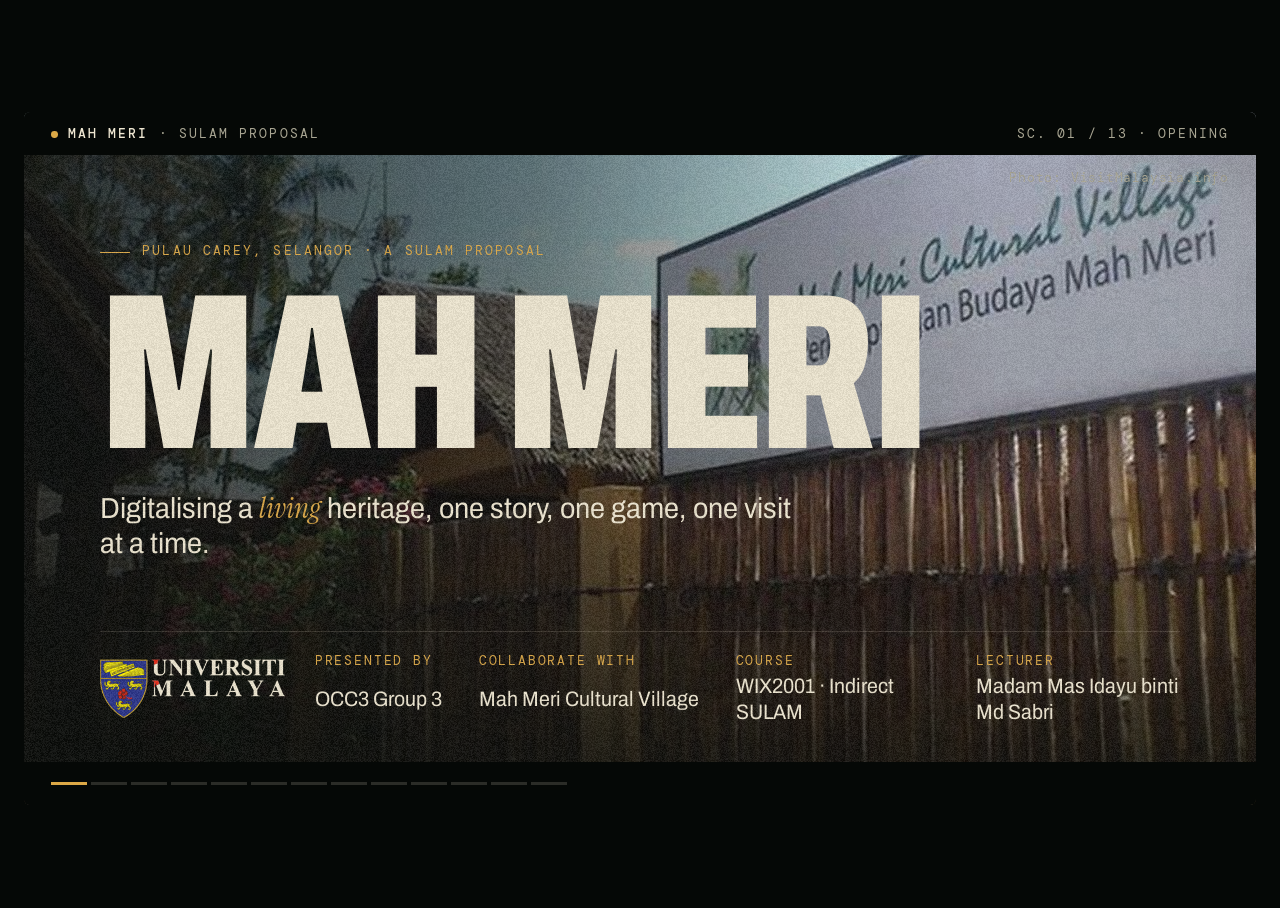
==== slide/slide.html @ 48799595 "feat(slide): add Mah Meri SULAM proposal slide deck - Add single-file interactive presentation deck " ====
<!doctype html>
<html lang="en">
<meta charset="utf-8">
<meta name="viewport" content="width=device-width, initial-scale=1">
<title>Mah Meri Proposal Deck</title>
<meta name="claude:viewport-fit-sides" content="cover">
<link rel="stylesheet" href="https://fonts.googleapis.com/css2?family=Archivo:wdth,wght@62..125,300..900&family=Instrument+Serif:ital@0;1&family=DM+Mono:wght@400;500&display=swap">
<style>
/* Direction: a film about a village at dusk. Letterboxed frame with a HUD in the black bars,
   full-bleed photography with slow push-ins, condensed film-title type, a serif italic for the
   one word that matters, film grain over everything. One committed dark look.
   Below 900px wide the scenes stack and scroll. */
:root{
  --ink:#050806; --bg:#0B1310; --bg2:#101B17; --bone:#EFE7D2; --bone-dim:#A9A693; --gold:#DCA846; --moss:#6E9A79;
  --line:rgba(239,231,210,.16); --line2:rgba(239,231,210,.32); --glow:rgba(220,168,70,.22); --shade:rgba(5,8,6,.86); --shade-mid:rgba(5,8,6,.55); --shade-0:rgba(5,8,6,0);
  --title:"Archivo","Arial Narrow",Arial,sans-serif;
  --serif:"Instrument Serif",Georgia,"Times New Roman",serif;
  --mono:"DM Mono","Courier New",monospace;
  color-scheme:dark;
}
html,body{height:100%}
*,*::before,*::after{box-sizing:border-box}
body{
  background:var(--ink); color:var(--bone); font-family:var(--title); font-stretch:100%;
  padding-left:max(16px, env(safe-area-inset-left, 0px));
  padding-right:max(16px, env(safe-area-inset-right, 0px));
  display:flex; flex-direction:column;
}
h1,h2,h3,p,ul,ol,dl,dd,figure{margin:0}
ul,ol{padding:0; list-style:none}
em{font-family:var(--serif); font-style:italic; font-weight:400; font-stretch:100%; letter-spacing:0; text-transform:none; color:var(--gold)}

.viewport{flex:1; min-height:0; container-type:size; display:grid; place-items:center; padding-block:14px}
.stage{position:relative; width:min(100cqw, calc(100cqh * 16 / 9)); aspect-ratio:16/9; container-type:size; overflow:hidden;
  background:var(--ink); border-radius:6px; cursor:pointer; isolation:isolate}

/* ---------- type scale (stage-relative) ---------- */
.stage{--lb:3.5cqw; --px:6.2cqw; --t-mega:15cqw; --t-big:10.5cqw; --t-h:6cqw; --t-l:2.35cqw; --t-m:1.7cqw; --t-s:max(10px, 1.06cqw); --gap:2cqw; --r:.7cqw}
.mega{font-family:var(--title); font-stretch:64%; font-weight:850; font-size:var(--t-mega); line-height:.82; letter-spacing:-.012em; text-transform:uppercase}
.big{font-family:var(--title); font-stretch:64%; font-weight:850; font-size:var(--t-big); line-height:.86; letter-spacing:-.01em; text-transform:uppercase}
h2{font-family:var(--title); font-stretch:78%; font-weight:750; font-size:var(--t-h); line-height:.98; letter-spacing:-.018em; text-wrap:balance}
h2 em{font-size:1.1em; line-height:.8}
.kicker > span::before{content:""; display:inline-block; width:2.4cqw; height:1px; background:currentColor; vertical-align:middle; margin-right:1cqw}
.kicker{font-family:var(--mono); font-size:var(--t-s); letter-spacing:.16em; text-transform:uppercase; color:var(--gold)}
.lead{font-family:var(--title); font-stretch:92%; font-weight:400; font-size:var(--t-l); line-height:1.22; color:var(--bone)}
.body{font-family:var(--title); font-stretch:96%; font-weight:400; font-size:var(--t-m); line-height:1.4; color:var(--bone-dim)}
.mono{font-family:var(--mono); font-size:var(--t-s); letter-spacing:.06em; color:var(--bone-dim)}
.out{color:transparent; -webkit-text-stroke:.12cqw var(--bone)}

/* mask reveal: <span class="ln"><span>words</span></span> */
.ln{display:block; overflow:hidden; padding-bottom:.1em; margin-bottom:-.1em}
.ln > span{display:block}

/* ---------- frame chrome ---------- */
.lbar{position:absolute; left:0; right:0; height:var(--lb); z-index:6; background:var(--ink); display:flex; align-items:center; justify-content:space-between; gap:2cqw;
  padding:0 2.2cqw; font-family:var(--mono); font-size:var(--t-s); letter-spacing:.16em; text-transform:uppercase; color:var(--bone-dim)}
.lbar.top{top:0}
.lbar.bot{bottom:0}
.lbar b{font-weight:500; color:var(--bone)}
.lbar .rec{display:inline-block; width:.55cqw; height:.55cqw; border-radius:50%; background:var(--gold); margin-right:.8cqw; vertical-align:middle}
.segs{display:flex; gap:.35cqw; align-items:center}
.seg{width:2.9cqw; height:2cqw; padding:.86cqw 0; border:0; background:var(--line) content-box; cursor:pointer; border-radius:0}
.seg.done{background-color:var(--bone-dim)}
.seg.on{background-color:var(--gold)}
.seg:focus-visible{outline:2px solid var(--gold); outline-offset:3px}

.wipe{position:absolute; inset:0; z-index:5; pointer-events:none; transform:translateX(-120%);
  background:linear-gradient(90deg, var(--shade-0) 0%, var(--ink) 26%, var(--ink) 47%, var(--gold) 49.5%, var(--ink) 52%, var(--ink) 74%, var(--shade-0) 100%)}
.flare{position:absolute; width:64cqw; height:64cqw; right:-18cqw; top:-26cqw; border-radius:50%; pointer-events:none;
  background:radial-gradient(circle, rgba(220,168,70,.16) 0%, rgba(220,168,70,.05) 38%, rgba(220,168,70,0) 66%)}
.grain{position:absolute; inset:-60%; z-index:4; pointer-events:none; opacity:.085; background-image:var(--noise, none); background-size:220px 220px}
.vig{position:absolute; inset:0; z-index:3; pointer-events:none; background:radial-gradient(120% 95% at 50% 50%, var(--shade-0) 55%, var(--shade-mid) 100%)}

/* ---------- scenes ---------- */
.slide{position:absolute; inset:0; overflow:hidden; background:var(--bg); opacity:0; visibility:hidden; transition:opacity .9s ease, visibility 0s linear .9s}
.slide.is-active{opacity:1; visibility:visible; transition:opacity .9s ease}
.bg{position:absolute; inset:0; overflow:hidden}
.bg img{width:100%; height:100%; object-fit:cover; display:block; transform:scale(1.03)}
.shade{position:absolute; inset:0}
.content{position:absolute; inset:calc(var(--lb) + 3.4cqw) var(--px) calc(var(--lb) + 3cqw); display:grid; gap:var(--gap); min-height:0}
.credit{position:absolute; right:2.2cqw; bottom:calc(var(--lb) + 1.1cqw); z-index:2; font-family:var(--mono); font-size:var(--t-s); letter-spacing:.06em; color:var(--bone-dim)}

/* 01 opening */
.s-open .bg img{object-position:70% 45%; filter:saturate(.8) contrast(1.05)}
.s-open .shade{background:linear-gradient(90deg, var(--shade) 0%, var(--shade-mid) 42%, var(--shade-0) 78%), linear-gradient(0deg, var(--shade) 0%, var(--shade-0) 45%)}
.s-open .content{grid-template-rows:1fr auto auto auto 1fr auto; align-items:end}
.s-open .mega{grid-row:3; font-size:18cqw}
.s-open .credit, .s-fin .credit{bottom:auto; top:calc(var(--lb) + 1.1cqw)}
.s-open .kicker{grid-row:2}
.s-open .lead{grid-row:4; max-width:24em}
.s-open .billing{grid-row:6; display:flex; align-items:center; gap:2.4cqw; border-top:1px solid var(--line); padding-top:1.6cqw}
.logo{display:block; width:15cqw; height:auto; flex:none}
.chip{background:#FFFFFF; border-radius:.5cqw; padding:.5cqw .8cqw; width:12.5cqw; flex:none}
.chip img{display:block; width:100%; height:auto}
.roles{display:grid; grid-template-columns:repeat(4, auto); gap:3cqw}
.roles div{display:grid; gap:.3cqw}
.roles dt{font-family:var(--mono); font-size:var(--t-s); letter-spacing:.14em; text-transform:uppercase; color:var(--gold)}
.roles dd{font-family:var(--title); font-stretch:92%; font-size:var(--t-m); line-height:1.25; color:var(--bone)}

/* 02 community */
.s-who .bg{left:40%}
.s-who .bg img{object-position:50% 40%; filter:saturate(.85)}
.s-who .shade{background:linear-gradient(90deg, var(--bg) 40%, var(--shade-mid) 56%, var(--shade-0) 78%)}
.s-who .content{grid-template-columns:44cqw 1fr; align-content:center}
.s-who h2{font-size:5.2cqw}
.s-who .col{display:grid; gap:2.2cqw; align-content:center}
.trads{display:grid; grid-template-columns:1fr 1fr; gap:0 2cqw}
.trads li{border-top:1px solid var(--line); padding:1.1cqw 0 1.3cqw; display:grid; gap:.35cqw}
.trads b{font-family:var(--title); font-stretch:72%; font-weight:750; font-size:2.5cqw; line-height:1; letter-spacing:-.01em; text-transform:uppercase}

/* 03 problem */
.s-prob{background:var(--ink)}
.s-prob .content{grid-template-rows:auto 1fr auto}
.s-prob h2{font-size:8cqw; max-width:13em; align-self:center}
.s-prob .content{grid-template-rows:auto 1fr auto; gap:1.6cqw}
.phead{display:flex; justify-content:space-between; align-items:baseline; gap:3cqw}
.pline{font-family:var(--title); font-stretch:92%; font-size:var(--t-l); line-height:1.2; color:var(--bone); text-align:right}
.pline em{font-size:1.15em}
.woes{display:grid; align-content:center; border-bottom:1px solid var(--line)}
.woes li{position:relative; display:grid; grid-template-columns:6.4cqw 1fr auto; align-items:center; column-gap:1.6cqw; padding:.75cqw 0; border-top:1px solid var(--line); transition:color .4s}
.woes li::before{content:""; position:absolute; left:0; right:0; top:-1px; height:1px; background:var(--gold); transform-origin:left; opacity:0}
.woes .n{font-family:var(--mono); font-size:var(--t-s); color:var(--gold); letter-spacing:.12em}
.woes .w{font-family:var(--title); font-stretch:64%; font-weight:850; font-size:5.9cqw; line-height:.92; letter-spacing:-.005em; text-transform:uppercase}
.woes .w.out{-webkit-text-stroke:.11cqw var(--bone)}
.woes .tag{font-family:var(--mono); font-size:var(--t-s); letter-spacing:.16em; text-transform:uppercase; color:var(--bone-dim)}
.woes li:hover{color:var(--gold)}
.woes li:hover .w.out{-webkit-text-stroke-color:var(--gold)}
.reasons{display:grid; grid-template-columns:repeat(5,minmax(0,1fr)); border-top:1px solid var(--line2)}
.reasons{position:relative}
.reasons::before{content:""; position:absolute; left:0; right:0; top:-1px; height:1px; background:var(--gold); transform-origin:left; opacity:0}
.reasons li{position:relative; padding:1.5cqw 1.6cqw 0 0; display:grid; gap:.7cqw; align-content:start}
.reasons li + li{padding-left:1.6cqw; border-left:1px solid var(--line)}
.reasons .n{font-family:var(--title); font-stretch:64%; font-weight:850; font-size:2.6cqw; line-height:1; color:var(--gold)}
.reasons b{font-family:var(--title); font-stretch:70%; font-weight:780; font-size:2.5cqw; line-height:.98; text-transform:uppercase; letter-spacing:.005em}

/* 04 aim */
.s-aim .bg{left:42%}
.s-aim .bg img{object-position:50% 40%; filter:saturate(.7) brightness(.8)}
.s-aim .shade{background:linear-gradient(90deg, var(--bg) 42%, var(--shade-mid) 60%, var(--shade-0) 90%), linear-gradient(0deg, var(--shade-mid), var(--shade-0) 40%)}
.s-aim .content{grid-template-rows:auto 1fr auto auto; align-content:stretch; gap:1.2cqw}
.s-aim .big{align-self:center; font-size:8.4cqw}
.tg{display:grid; grid-template-columns:repeat(3, minmax(0,1fr)); gap:2.2cqw; max-width:60cqw; border-top:1px solid var(--line); padding-top:1.2cqw}
.tg div{display:grid; gap:.35cqw; align-content:start}
.tg dt{font-family:var(--mono); font-size:var(--t-s); letter-spacing:.14em; text-transform:uppercase; color:var(--gold)}
.tg dd{font-family:var(--title); font-stretch:92%; font-size:1.45cqw; line-height:1.3; color:var(--bone)}
.s-aim .lead{max-width:24em}

/* 05 solution */
.s-sol{background:radial-gradient(70% 90% at 72% 55%, var(--glow) 0%, var(--shade-0) 60%), var(--bg)}
.s-sol .content{grid-template-columns:41cqw 1fr; column-gap:3cqw; align-items:center}
.s-sol .col{display:grid; gap:2.2cqw}
.doors li{display:grid; grid-template-columns:1fr auto; align-items:center; gap:1.4cqw; border-top:1px solid var(--line); padding:1.15cqw 0}
.doors li:last-child{border-bottom:1px solid var(--line)}
.doors .body{display:block; font-size:1.45cqw; margin-top:.2cqw}
.cnt{display:grid; justify-items:end; gap:.2cqw; text-align:right}
.cnt .v{font-family:var(--title); font-stretch:64%; font-weight:850; font-size:4.4cqw; line-height:.85; color:var(--gold)}
.doors .n{font-family:var(--title); font-stretch:64%; font-weight:850; font-size:5.4cqw; line-height:.85; color:var(--gold)}
.doors b{display:block; font-family:var(--title); font-stretch:78%; font-weight:750; font-size:var(--t-l); line-height:1.05; text-transform:uppercase; letter-spacing:.01em}
.s-sol .content{perspective:160cqw}
.laptop{position:relative; transform-style:preserve-3d; transform:rotateY(var(--ry, 0deg)) rotateX(var(--rx, 0deg)); transition:transform .6s cubic-bezier(.2,.7,.2,1)}
.laptop img{display:block; width:100%; height:auto; transform:rotateY(-16deg) rotateX(5deg) rotateZ(.5deg); transform-origin:40% 50%; filter:drop-shadow(0 3cqw 4cqw rgba(0,0,0,.6))}

/* 07 journey: dealt stack of screens */
.s-journey .content{grid-template-columns:minmax(0,1fr) 45cqw; align-items:center; gap:3.5cqw}
.s-journey h2{font-size:5cqw}
.s-journey .col{display:grid; gap:1.6cqw}
.loop li{display:grid; grid-template-columns:6.5cqw minmax(0,1fr); column-gap:1.2cqw; row-gap:.2cqw; border-top:1px solid var(--line); padding:.85cqw 0}
.loop li:last-child{border-bottom:1px solid var(--line)}
.loop .mono{grid-row:span 2; color:var(--gold); letter-spacing:.14em; text-transform:uppercase; padding-top:.45cqw}
.loop b{font-family:var(--title); font-stretch:78%; font-weight:750; font-size:var(--t-l); line-height:1.05; text-transform:uppercase}
.loop .body{font-size:1.35cqw; line-height:1.35}
.stack{position:relative; width:45cqw; aspect-ratio:45/33.5}
.stack figure{position:absolute; margin:0; width:34cqw; aspect-ratio:16/9; border-radius:.5cqw; overflow:hidden; border:1px solid var(--line2); box-shadow:0 2.2cqw 4cqw rgba(0,0,0,.6); transition:transform .5s cubic-bezier(.2,.7,.2,1)}
.stack img{display:block; width:100%; height:100%; object-fit:cover}
.stack .a{left:0; top:0} .stack .b{left:5.5cqw; top:7cqw} .stack .c{left:11cqw; top:14cqw}
.stack figure:hover{transform:translateY(-1cqw); z-index:3}
.stack figcaption{position:absolute; left:.9cqw; bottom:.9cqw; padding:.35cqw .8cqw; border-radius:99px; background:rgba(10,12,11,.82); font-family:var(--mono); font-size:var(--t-s); letter-spacing:.14em; text-transform:uppercase; color:var(--gold)}

/* 06 games: film strip */
.s-play .content{grid-template-rows:auto 1fr}
.s-play .head{display:flex; justify-content:space-between; align-items:flex-end; gap:3cqw}
.s-play .head .body{max-width:22em; text-align:right}
.strip{align-self:center; background:var(--ink); margin:0 calc(var(--px) * -1); padding:2.3cqw var(--px); position:relative}
.strip::before,.strip::after{content:""; position:absolute; left:0; right:0; height:1.1cqw;
  background:repeating-linear-gradient(90deg, transparent 0 .9cqw, rgba(239,231,210,.13) .9cqw 2.3cqw, transparent 2.3cqw 3.2cqw)}
.strip::before{top:.75cqw}
.strip::after{bottom:.75cqw}
.frames{display:grid; grid-template-columns:repeat(4,minmax(0,1fr)); gap:1.6cqw}
.frame{display:grid; gap:.8cqw; align-content:start}
.frame .cap{font-size:1.3cqw; line-height:1.35}
.frame .pic{position:relative; aspect-ratio:16/9; overflow:hidden; border-radius:.25cqw; background:var(--bg2)}
.frame .pic img,.frame .pic svg{position:absolute; inset:0; width:100%; height:100%; object-fit:cover; display:block}
.frame .tc{display:flex; justify-content:space-between; font-family:var(--mono); font-size:var(--t-s); letter-spacing:.1em; color:var(--gold)}
.frame .pic img{transition:transform .8s cubic-bezier(.2,.7,.2,1)}
.frame:hover .pic img{transform:scale(1.06)}
.frame b{font-family:var(--title); font-stretch:78%; font-weight:750; font-size:var(--t-l); line-height:1.05; text-transform:uppercase}

/* 07 reach */
.s-reach .content{grid-template-columns:32cqw 1fr; column-gap:5cqw; align-items:center}
.s-reach .col{display:grid; gap:2.2cqw}
.chans li{border-top:1px solid var(--line); padding:1cqw 0; font-family:var(--title); font-stretch:86%; font-weight:600; font-size:var(--t-m); display:flex; justify-content:space-between; gap:1cqw}
.chans li:last-child{border-bottom:1px solid var(--line)}
.funnel{display:grid; gap:2.3cqw}
.funnel li{display:grid; grid-template-columns:1fr; gap:.7cqw}
.funnel .row{display:flex; align-items:baseline; gap:1.6cqw}
.funnel .row .body{color:var(--bone)}
.funnel .v{font-family:var(--title); font-stretch:64%; font-weight:850; font-size:6.2cqw; line-height:.85; color:var(--bone)}
.funnel .bar{height:1.1cqw; background:var(--line); position:relative}
.funnel .bar i{position:absolute; left:0; top:0; bottom:0; width:var(--v); background:var(--gold)}
.funnel li:nth-child(2) .bar i{background:var(--moss)}
.funnel li:nth-child(3) .bar i{background:var(--bone-dim)}

/* 08 timeline: edit suite, 27 Oct 2026 = 0%, 15 Jan 2027 = 100% */
.s-time .content{grid-template-rows:auto 1fr}
.s-time .head{display:flex; justify-content:space-between; align-items:flex-end; gap:3cqw}
.s-time .head > div:first-child{flex:1; min-width:0}
.money{display:flex; gap:2.6cqw}
.money div{display:grid; gap:.3cqw; border-left:1px solid var(--line2); padding-left:1.2cqw}
.money b{font-family:var(--title); font-stretch:64%; font-weight:850; font-size:4.6cqw; line-height:.85; color:var(--gold)}
.edit{position:relative; align-self:center; display:grid; grid-template-columns:19cqw 1fr; background:var(--ink); border:1px solid var(--line); border-radius:var(--r); overflow:hidden}
.edit .lab{display:flex; align-items:center; gap:1cqw; padding:0 1.2cqw; height:4.6cqw; border-top:1px solid var(--line); font-family:var(--title); font-stretch:86%; font-weight:600; font-size:var(--t-m); background:var(--bg2)}
.edit .lab .v{font-family:var(--mono); font-size:var(--t-s); color:var(--bone-dim); letter-spacing:.06em}
.edit .lab.ruler{height:3cqw; border-top:0}
.lane{position:relative; height:4.6cqw; border-top:1px solid var(--line);
  background:
    linear-gradient(var(--line),var(--line)) 14.29% 0 / 1px 100% no-repeat,
    linear-gradient(var(--line),var(--line)) 47.25% 0 / 1px 100% no-repeat,
    linear-gradient(var(--line),var(--line)) 81.32% 0 / 1px 100% no-repeat}
.lane.ruler{height:3cqw; border-top:0; background:
    repeating-linear-gradient(90deg, var(--line2) 0 1px, transparent 1px 7.6923%) 0 100% / 100% .6cqw no-repeat}
.s-time .edit .lab, .s-time .lane:not(.ruler){height:4cqw}
.s-time .clip{top:.7cqw; bottom:.7cqw}
.s-time .lab .nm{display:grid; gap:.3cqw; line-height:1}
.s-time .lab small{font-family:var(--mono); font-size:var(--t-s); font-weight:400; font-stretch:100%; color:var(--bone-dim); letter-spacing:.04em}
.lane.ruler span{position:absolute; top:.55cqw; font-family:var(--mono); font-size:var(--t-s); color:var(--bone-dim); padding-left:.5cqw; letter-spacing:.08em}
.clip{position:absolute; top:.85cqw; bottom:.85cqw; left:var(--s); width:var(--d); border-radius:.3cqw; background:var(--moss); display:flex; align-items:center; padding:0 .7cqw; overflow:hidden}
.clip.gold{background:var(--gold)}
.clip span{font-family:var(--mono); font-size:var(--t-s); color:var(--ink); white-space:nowrap; letter-spacing:.04em}
.tag-out{position:absolute; top:50%; transform:translateY(-50%); font-family:var(--mono); font-size:var(--t-s); color:var(--bone-dim); white-space:nowrap; right:calc(100% - var(--s) + .8cqw)}
.tag-in{position:absolute; top:50%; transform:translateY(-50%); left:calc(var(--e) + .8cqw); font-family:var(--mono); font-size:var(--t-s); color:var(--bone-dim); white-space:nowrap}
.playwrap{position:absolute; left:19cqw; right:0; top:0; bottom:0; pointer-events:none}
.playhead{position:absolute; top:0; bottom:0; left:61.54%; width:2px; background:var(--gold); box-shadow:0 0 1.4cqw var(--gold); z-index:2}
.playhead::before{content:""; position:absolute; top:0; left:-.6cqw; width:1.3cqw; height:1.1cqw; background:var(--gold); clip-path:polygon(0 0,100% 0,50% 100%)}
.playhead span{position:absolute; top:.15cqw; left:1.1cqw; font-family:var(--mono); font-size:var(--t-s); color:var(--gold); white-space:nowrap; letter-spacing:.08em; background:var(--ink); padding:0 .4cqw}

/* 09 impact: split screen */
.s-impact{background:var(--ink)}
.s-impact .content{grid-template-rows:auto 1fr auto; gap:2.4cqw}
.split{display:grid; grid-template-columns:1fr auto 1fr; align-items:stretch; border-top:1px solid var(--line); border-bottom:1px solid var(--line)}
.half{padding:2.2cqw 0; display:grid; align-content:center; gap:.8cqw}
.half.before{opacity:.55}
.half.after{text-align:right}
.half .big{font-size:8.4cqw; white-space:nowrap}
.seam{display:grid; place-items:center; padding:0 3cqw; position:relative}
.seam::before{content:""; position:absolute; top:0; bottom:0; left:50%; width:1px; background:var(--line2)}
.seam span{position:relative; font-family:var(--mono); font-size:var(--t-s); letter-spacing:.12em; text-transform:uppercase; color:var(--ink); background:var(--gold); border-radius:99em; padding:.6cqw 1.4cqw; white-space:nowrap}
.figs{display:grid; grid-template-columns:repeat(5,minmax(0,1fr)); gap:2.2cqw}
.figs li{display:grid; gap:.6cqw}
.figs .v{font-family:var(--title); font-stretch:64%; font-weight:850; font-size:5.6cqw; white-space:nowrap; line-height:.85; color:var(--gold)}

/* 10 fin */
.s-fin .bg img{object-position:50% 55%; filter:saturate(.8) brightness(.9)}
.s-fin .shade{background:linear-gradient(90deg, var(--shade) 0%, var(--shade-mid) 48%, var(--shade-0) 85%), linear-gradient(0deg, var(--shade) 0%, var(--shade-0) 50%)}
.s-fin .content{grid-template-rows:1fr auto auto auto; align-content:end}
.s-fin .mega em{font-size:1.05em; line-height:.7; color:var(--gold)}
.s-fin .lead{max-width:24em}
.s-crew .content{grid-template-rows:auto 1fr; gap:2.4cqw}
.crewhead{display:flex; justify-content:space-between; align-items:flex-end; gap:3cqw}
.crew{display:grid; grid-template-columns:repeat(3, minmax(0,1fr)); column-gap:2.4cqw; align-content:center}
.crew li{display:grid; gap:.45cqw; border-top:1px solid var(--line); padding:1.25cqw 0 1.45cqw}
.crew .role{font-family:var(--mono); font-size:var(--t-s); letter-spacing:.12em; text-transform:uppercase; color:var(--gold)}
.crew b{font-family:var(--title); font-stretch:70%; font-weight:780; font-size:2.6cqw; line-height:1; text-transform:uppercase; letter-spacing:.01em}
.crew .id{font-family:var(--mono); font-size:var(--t-s); color:var(--bone-dim); letter-spacing:.08em}
.crew .lead-role b{color:var(--gold)}
.s-qa{background:var(--ink)}
.s-qa .lead{margin-top:1.6cqw}
.qmark{position:absolute; right:30cqw; bottom:-9cqw; font-family:var(--serif); font-style:italic; font-size:62cqw; line-height:1; color:transparent; -webkit-text-stroke:.12cqw var(--line2); pointer-events:none}
.s-qa .content{grid-template-columns:1fr 34cqw; column-gap:4cqw; align-items:center}
.s-qa .big em{font-size:1.02em; line-height:.8}
.contact{display:grid; background:var(--shade-mid); border:1px solid var(--line); border-radius:var(--r); padding:.6cqw 1.8cqw}
.contact div{display:grid; gap:.25cqw; padding:1cqw 0; border-top:1px solid var(--line)}
.contact div:first-child{border-top:0}
.contact dt{font-family:var(--mono); font-size:var(--t-s); letter-spacing:.14em; text-transform:uppercase; color:var(--gold)}
.contact dd{font-family:var(--title); font-stretch:92%; font-size:var(--t-m); line-height:1.25; color:var(--bone); overflow-wrap:anywhere; user-select:text}
.endcard{display:flex; justify-content:space-between; align-items:flex-end; gap:3cqw; border-top:1px solid var(--line); padding-top:1.4cqw}

/* ---------- motion (stage mode only) ---------- */
@media (prefers-reduced-motion: no-preference) and (min-width: 900px) and (min-height: 520px){
  .grain{animation:grain .9s steps(5) infinite}
  @keyframes grain{0%{transform:translate(0,0)} 20%{transform:translate(-4%,3%)} 40%{transform:translate(3%,-5%)} 60%{transform:translate(-2%,6%)} 80%{transform:translate(5%,1%)} 100%{transform:translate(0,0)}}
  .is-active .bg img{animation:push 14s cubic-bezier(.2,.6,.2,1) both}
  @keyframes push{from{transform:scale(1.16) translate(-1.5%, 1%)}}
  .is-active .ln > span{animation:up 1.1s cubic-bezier(.16,1,.3,1) both; animation-delay:calc(var(--i, 0) * 110ms + 300ms)}
  @keyframes up{from{transform:translateY(112%)}}
  .is-active .fx{animation:fx 1s cubic-bezier(.16,1,.3,1) both; animation-delay:calc(var(--i, 0) * 110ms + 300ms)}
  @keyframes fx{from{opacity:0; transform:translateY(1.4cqw)}}
  .is-active .laptop img{animation:tilt 1.6s cubic-bezier(.16,1,.3,1) both .25s}
  @keyframes tilt{from{opacity:0; transform:rotateY(-34deg) rotateX(10deg) translateX(6%)}}
  .is-active .funnel .bar i{animation:grow 1.3s cubic-bezier(.16,1,.3,1) both; animation-delay:calc(var(--i, 0) * 140ms + 500ms)}
  @keyframes grow{from{width:0}}
  .is-active .clip{animation:clip .9s cubic-bezier(.16,1,.3,1) both; animation-delay:calc(var(--i, 0) * 110ms + 450ms)}
  @keyframes clip{from{opacity:0; transform:translateX(-2cqw)}}
  .is-active .playhead{animation:scrub 1.8s cubic-bezier(.65,0,.35,1) both .5s}
  @keyframes scrub{from{left:0; opacity:0}}
  .is-active .seam span{animation:fx .9s cubic-bezier(.16,1,.3,1) both .7s}
  .wipe.go{animation:wipe 1s cubic-bezier(.7,0,.25,1) both}
  .wipe.go.back{animation-name:wipeback}
  @keyframes wipe{from{transform:translateX(-120%)} to{transform:translateX(120%)}}
  @keyframes wipeback{from{transform:translateX(120%)} to{transform:translateX(-120%)}}
  .flare{animation:drift 18s ease-in-out infinite alternate}
  @keyframes drift{0%{transform:translate(0,0) scale(1)} 50%{transform:translate(-10cqw,8cqw) scale(1.12)} 100%{transform:translate(-22cqw,2cqw) scale(.94)}}
  .is-active .rec{animation:rec 2s steps(2, jump-none) infinite}
  @keyframes rec{50%{opacity:.25}}
  .is-active .reasons::before{animation:sweep 1.4s cubic-bezier(.65,0,.35,1) both .6s}
  .is-active .woes li::before{animation:sweep 1.4s cubic-bezier(.65,0,.35,1) both; animation-delay:calc(var(--i, 0) * 110ms + 350ms)}
  @keyframes sweep{0%{transform:scaleX(0); opacity:1} 70%{transform:scaleX(1); opacity:1} 100%{transform:scaleX(1); opacity:0}}
  .is-active .woes .n, .is-active .woes .tag{animation:fx .9s cubic-bezier(.16,1,.3,1) both; animation-delay:calc(var(--i, 0) * 110ms + 500ms)}
  .is-active .stack figure{animation:deal 1.2s cubic-bezier(.16,1,.3,1) both; animation-delay:calc(var(--j, 0) * 170ms + 450ms)}
  @keyframes deal{from{opacity:0; transform:translate(-5cqw, 4cqw) rotate(-4deg)}}
  .is-active .crew li{animation:fx .9s cubic-bezier(.16,1,.3,1) both; animation-delay:calc(var(--j, 0) * 70ms + 450ms)}
  .is-active .qmark{animation:qm 2.4s cubic-bezier(.16,1,.3,1) both .2s}
  @keyframes qm{from{opacity:0; transform:translateY(6cqw) rotate(-8deg)}}
  .is-active .reasons li, .is-active .trads li, .is-active .doors li, .is-active .chans li{animation:fx .9s cubic-bezier(.16,1,.3,1) both; animation-delay:calc(var(--j, 0) * 90ms + 650ms)}
}

/* ---------- stacked mode: small windows and phones ---------- */
@media (max-width: 899px), (max-height: 519px){
  html,body{height:auto}
  body{display:block}
  .viewport{container-type:normal; display:block; padding-block:16px}
  .stage{width:100%; aspect-ratio:auto; container-type:normal; display:grid; gap:14px; overflow:visible; background:none; border-radius:0; cursor:auto;
    --lb:0px; --px:22px; --t-mega:3.6rem; --t-big:3.1rem; --t-h:2rem; --t-l:1.2rem; --t-m:1rem; --t-s:.74rem; --gap:16px; --r:8px}
  .lbar,.grain,.vig,.wipe,.flare{display:none}
  .slide{position:relative; inset:auto; opacity:1; visibility:visible; border-radius:12px; min-height:0}
  .content{position:relative; inset:auto; padding:30px var(--px) 30px; z-index:1}
  .credit{right:12px; bottom:10px}
  .roles{grid-template-columns:1fr 1fr; gap:12px 18px}
  .s-open .billing{flex-direction:column; align-items:flex-start; gap:16px}
  .chip{width:140px; padding:6px 10px}
  .logo{width:180px}
  .s-open, .s-fin{min-height:560px}
  .s-open .content, .s-fin .content{min-height:560px}
  .s-who .bg, .s-aim .bg{left:0}
  .s-who .shade, .s-aim .shade{background:linear-gradient(0deg, var(--bg) 30%, var(--shade-mid) 70%, var(--shade-0) 100%)}
  .s-who .content, .s-aim .content{padding-top:220px}
  .s-who .content, .s-sol .content, .s-reach .content{grid-template-columns:1fr}
  .trads b{font-size:1.5rem}
  .s-who h2{font-size:2rem}
  .s-open .mega{font-size:3.8rem}
  .kicker > span::before{width:18px; margin-right:8px}
  .tag-in{display:none}
  .s-prob h2{font-size:2.2rem}
  .reasons b{font-size:1.25rem}
  .reasons .n{font-size:1.2rem}
  .reasons li + li{padding-left:0; border-left:0}
  .phead{flex-direction:column; gap:10px}
  .pline{text-align:left}
  .woes li{grid-template-columns:2.4rem 1fr; padding:10px 0}
  .woes .w{font-size:1.9rem}
  .woes .tag{grid-column:2}
  .reasons{grid-template-columns:1fr}
  .reasons li{grid-template-columns:2.4rem 1fr; padding:10px 0; border-bottom:1px solid var(--line)}
  .doors li{grid-template-columns:1fr auto}
  .cnt .v{font-size:2.2rem}
  .doors .body{font-size:.95rem}
  .doors .n{font-size:2.6rem}
  .laptop img{transform:none}
  .s-play .head, .s-time .head{flex-direction:column; align-items:flex-start}
  .s-play .head .body{text-align:left}
  .strip{margin:0 calc(var(--px) * -1); padding:22px var(--px)}
  .strip::before,.strip::after{height:8px; top:6px; background:repeating-linear-gradient(90deg, transparent 0 7px, var(--bg2) 7px 18px, transparent 18px 25px)}
  .strip::after{top:auto; bottom:6px}
  .frames{grid-template-columns:1fr}
  .funnel .v, .money b, .figs .v{font-size:2.6rem}
  .edit{grid-template-columns:1fr}
  .edit .lab{height:auto; padding:10px 12px 4px; border-top:1px solid var(--line)}
  .edit .lab.ruler, .lane.ruler, .tag-out, .playhead span{display:none}
  .lane{height:30px; border-top:0}
  .clip{top:6px; bottom:6px}
  .clip span{display:none}
  .playwrap{display:none}
  .split{grid-template-columns:1fr}
  .half.after{text-align:left}
  .half .big{font-size:2.8rem}
  .seam{padding:10px 0; justify-items:start}
  .seam::before{display:none}
  .figs{grid-template-columns:1fr; gap:14px}
  .endcard{flex-direction:column; align-items:flex-start}
  .s-journey .content{grid-template-columns:1fr}
  .loop li{grid-template-columns:5.5rem minmax(0,1fr); padding:12px 0}
  .loop .body, .frame .cap{font-size:.95rem}
  .stack{width:100%}
  .stack figure{width:76%}
  .stack .b{left:12%; top:20%} .stack .c{left:24%; top:40%}
  .tg{grid-template-columns:1fr; max-width:none; gap:12px}
  .tg dd{font-size:.95rem}
  .crewhead{flex-direction:column; align-items:flex-start; gap:10px}
  .crewhead .mono{text-align:left !important}
  .crew{grid-template-columns:1fr 1fr; column-gap:16px}
  .crew b{font-size:1.1rem}
  .s-qa .content{grid-template-columns:1fr; row-gap:20px}
  .qmark{font-size:16rem; bottom:-4rem}
  .contact{padding:4px 16px}
  .contact div{padding:10px 0}
}
</style>

<div class="viewport">
<main class="stage" id="stage" aria-roledescription="slide deck">

<!-- 01 opening -->
<section class="slide s-open is-active" id="s1" data-name="Opening" aria-label="Opening">
  <div class="bg"><img src="img/village-entrance.jpg" alt="Entrance sign and thatched buildings of the Mah Meri Cultural Village"></div>
  <div class="shade"></div>
  <div class="content">
    <p class="kicker ln" style="--i:0"><span>Pulau Carey, Selangor · A SULAM proposal</span></p>
    <h1 class="mega"><span class="ln" style="--i:1"><span>Mah Meri</span></span></h1>
    <p class="lead ln" style="--i:2"><span>Digitalising a <em>living</em> heritage, one story, one game, one visit at a time.</span></p>
    <div class="billing fx" style="--i:4">
      <img class="logo" src="img/um-logo-light.png" alt="Universiti Malaya">
      <dl class="roles">
        <div><dt>Presented by</dt><dd>OCC3 Group 3</dd></div>
        <div><dt>Collaborate with</dt><dd>Mah Meri Cultural Village</dd></div>
        <div><dt>Course</dt><dd>WIX2001 · Indirect SULAM</dd></div>
        <div><dt>Lecturer</dt><dd>Madam Mas Idayu binti Md Sabri</dd></div>
      </dl>
    </div>
  </div>
  <p class="credit">Photo: VisitMalaysia.info</p>
</section>

<!-- 02 community -->
<section class="slide s-who" id="s2" data-name="The community" aria-label="The community">
  <div class="bg"><img src="img/mah-meri-performers.jpg" alt="Mah Meri performers in woven leaf costumes holding carved masks"></div>
  <div class="shade"></div>
  <div class="content">
    <div class="col">
      <p class="kicker ln" style="--i:0"><span>01 · The community</span></p>
      <h2><span class="ln" style="--i:1"><span>A living culture</span></span><span class="ln" style="--i:2"><span>on <em>Pulau Carey</em></span></span></h2>
      <p class="body fx" style="--i:3">An Orang Asli community in Selangor, keeping four traditions alive.</p>
      <ul class="trads fx" style="--i:4">
        <li style="--j:0"><span class="mono">Woodcarving</span><b>Moyang</b></li>
        <li style="--j:1"><span class="mono">Leaf weaving</span><b>Anyaman</b></li>
        <li style="--j:2"><span class="mono">Dance</span><b>Main Jo’oh</b></li>
        <li style="--j:3"><span class="mono">Ancestors’ day</span><b>Hari Moyang</b></li>
      </ul>
    </div>
  </div>
  <p class="credit">Photo: Time Out Kuala Lumpur</p>
</section>

<!-- 03 problem -->
<section class="slide s-prob" id="s3" data-name="The problem" aria-label="The problem">
  <div class="flare" aria-hidden="true"></div>
  <div class="content">
    <p class="kicker ln" style="--i:0"><span>02 · The problem</span></p>
    <h2><span class="ln" style="--i:1"><span>Few young Malaysians</span></span><span class="ln" style="--i:2"><span>know this heritage</span></span><span class="ln" style="--i:3"><span><em>exists.</em></span></span></h2>
    <ol class="reasons">
      <li style="--j:0"><span class="n">01</span><b>Rarely seen online</b></li>
      <li style="--j:1"><span class="n">02</span><b>Told as dry text</b></li>
      <li style="--j:2"><span class="n">03</span><b>Stories not understood</b></li>
      <li style="--j:3"><span class="n">04</span><b>Visits hard to plan</b></li>
      <li style="--j:4"><span class="n">05</span><b>Soon forgotten</b></li>
    </ol>
  </div>
</section>

<!-- 04 aim -->
<section class="slide s-aim" id="s4" data-name="The aim" aria-label="The aim">
  <div class="bg"><img src="img/moyang-masks.jpg" alt="Carved Mah Meri mask and two wooden figures on display"></div>
  <div class="shade"></div>
  <div class="content">
    <p class="kicker ln" style="--i:0"><span>03 · The aim</span></p>
    <p class="big"><span class="ln" style="--i:1"><span>Know it.</span></span><span class="ln" style="--i:2"><span class="out">Value it.</span></span><span class="ln" style="--i:3"><span>Visit it.</span></span></p>
    <p class="lead fx" style="--i:5">More young Malaysians who know, value and visit Mah Meri heritage.</p>
    <dl class="tg fx" style="--i:6">
      <div><dt>Primary users</dt><dd>Young adults aged 16 to 30, especially Klang Valley students</dd></div>
      <div><dt>Secondary users</dt><dd>Heritage and tourism organisations, including MMCV</dd></div>
      <div><dt>Approach</dt><dd>Indirect SULAM, reached online through the portal and campaign</dd></div>
    </dl>
  </div>
  <p class="credit">Photo: Tourism Malaysia</p>
</section>

<!-- 05 solution -->
<section class="slide s-sol" id="s5" data-name="The solution" aria-label="The solution">
  <div class="flare" aria-hidden="true"></div>
  <div class="content">
    <div class="col">
      <p class="kicker ln" style="--i:0"><span>04 · The solution</span></p>
      <h2><span class="ln" style="--i:1"><span>One journey.</span></span><span class="ln" style="--i:2"><span><em>Three</em> doors.</span></span></h2>
      <ul class="doors fx" style="--i:3">
        <li style="--j:0"><span><b>Play</b><span class="body">Gather, weave, carve and dance</span></span><span class="cnt"><span class="v" data-count="4">4</span><span class="mono">acts</span></span></li>
        <li style="--j:1"><span><b>Learn</b><span class="body">Spirit Archive of history and myth</span></span><span class="cnt"><span class="v" data-count="8">8</span><span class="mono">treasures</span></span></li>
        <li style="--j:2"><span><b>Support</b><span class="body">Crafts, village tours and donations</span></span><span class="cnt"><span class="v" data-count="3">3</span><span class="mono">ways</span></span></li>
      </ul>
    </div>
    <figure class="laptop"><img src="img/laptop-game.png" alt="Title screen of Spirit of the Mangroves on a laptop"></figure>
  </div>
</section>

<!-- 06 games -->
<section class="slide s-play" id="s6" data-name="The game" aria-label="The game">
  <div class="flare" aria-hidden="true"></div>
  <div class="content">
    <div class="head">
      <div style="display:grid; gap:1.2cqw">
        <p class="kicker ln" style="--i:0"><span>05 · Spirit of the Mangroves</span></p>
        <h2><span class="ln" style="--i:1"><span>Four acts, <em>one island</em></span></span></h2>
      </div>
      <p class="body fx" style="--i:2">Players cross an illustrated map of Pulau Carey. Each act teaches one tradition by doing it.</p>
    </div>
    <div class="strip fx" style="--i:3">
      <ol class="frames">
        <li class="frame">
          <div class="pic"><img src="img/g-act1-gather.jpg" alt="Act I: collecting pandanus leaves and Nyireh Batu wood in the mangrove swamp"></div>
          <div class="tc"><span>Act I</span><span>Mangrove Swamp</span></div>
          <b>Gather</b>
          <span class="body cap">Find pandanus leaves and Nyireh Batu wood</span>
        </li>
        <li class="frame">
          <div class="pic"><img src="img/g-act2-weave.jpg" alt="Act II: weaving natural and red-dyed strips on a loom"></div>
          <div class="tc"><span>Act II</span><span>Weaver’s Hut</span></div>
          <b>Weave</b>
          <span class="body cap">Follow the kelarai pattern to weave a tempok</span>
        </li>
        <li class="frame">
          <div class="pic"><img src="img/g-act3-carve.jpg" alt="Act III: chiselling a wood block to reveal Moyang Harimau Berantai"></div>
          <div class="tc"><span>Act III</span><span>Carver’s Bench</span></div>
          <b>Carve</b>
          <span class="body cap">Match carvings, then free the Chained Tiger</span>
        </li>
        <li class="frame">
          <div class="pic"><img src="img/g-act4-dance.jpg" alt="Act IV: rhythm game around the ceremonial fire"></div>
          <div class="tc"><span>Act IV</span><span>Ceremonial Fire</span></div>
          <b>Dance</b>
          <span class="body cap">Keep the Main Jo’oh rhythm with bamboo stampers</span>
        </li>
      </ol>
    </div>
  </div>
</section>

<!-- 07 journey -->
<section class="slide s-journey" id="s7" data-name="Inside the journey" aria-label="Inside the journey">
  <div class="flare" aria-hidden="true"></div>
  <div class="content">
    <div class="col">
      <p class="kicker ln" style="--i:0"><span>06 · Inside the journey</span></p>
      <h2><span class="ln" style="--i:1"><span>Every act</span></span><span class="ln" style="--i:2"><span>leads <em>somewhere</em></span></span></h2>
      <ul class="loop fx" style="--i:3">
        <li><span class="mono">Guide</span><b>Moyang Tok Naning</b><span class="body">An ancestral spirit tells the story and sets each quest</span></li>
        <li><span class="mono">Archive</span><b>The Spirit Archive</b><span class="body">Eight treasures of real history and ancestral myth, unlocked as you play</span></li>
        <li><span class="mono">Support</span><b>The artisans</b><span class="body">Buy crafts, book a Pulau Carey tour or donate to preservation</span></li>
      </ul>
    </div>
    <div class="stack">
      <figure class="a" style="--j:0"><img src="img/g-moyang.jpg" alt="Island map with Moyang Tok Naning’s welcome dialogue"></figure>
      <figure class="b" style="--j:1"><img src="img/g-archive.jpg" alt="The Spirit Archive with one of eight treasures restored"></figure>
      <figure class="c" style="--j:2"><img src="img/g-support.jpg" alt="Support the Mah Meri Artisans panel with crafts, tour and donation links"></figure>
    </div>
  </div>
</section>

<!-- 08 reach -->
<section class="slide s-reach" id="s8" data-name="Promotion" aria-label="Promotion">
  <div class="flare" aria-hidden="true"></div>
  <div class="content">
    <div class="col">
      <p class="kicker ln" style="--i:0"><span>07 · Promotion</span></p>
      <h2><span class="ln" style="--i:1"><span>From a scroll</span></span><span class="ln" style="--i:2"><span>to a <em>visit</em></span></span></h2>
      <ul class="chans fx" style="--i:3">
        <li style="--j:0"><span>Instagram and TikTok</span><span class="mono">8–10 posts</span></li>
        <li style="--j:1"><span>QR posters</span><span class="mono">UM · the village</span></li>
        <li style="--j:2"><span>Student networks</span><span class="mono">UM · MMCV</span></li>
      </ul>
    </div>
    <ol class="funnel">
      <li class="fx" style="--i:2"><div class="row"><span class="v" data-count="1000">1,000</span><span class="body">young adults reached</span></div><div class="bar"><i style="--v:100%; --i:0"></i></div></li>
      <li class="fx" style="--i:3"><div class="row"><span class="v" data-count="300">300</span><span class="body">portal visits</span></div><div class="bar"><i style="--v:30%; --i:1"></i></div></li>
      <li class="fx" style="--i:4"><div class="row"><span class="v" data-count="100">100</span><span class="body">journeys completed</span></div><div class="bar"><i style="--v:10%; --i:2"></i></div></li>
      <li class="fx" style="--i:5"><span class="mono" style="color:var(--gold)">Targets by 10 January 2027</span></li>
    </ol>
  </div>
</section>

<!-- 08 timeline -->
<section class="slide s-time" id="s9" data-name="Timeline" aria-label="Timeline and budget">
  <div class="flare" aria-hidden="true"></div>
  <div class="content">
    <div class="head">
      <div style="display:grid; gap:1.2cqw">
        <p class="kicker ln" style="--i:0"><span>08 · Timeline and budget</span></p>
        <h2><span class="ln" style="--i:1"><span>Six phases to <em>mid-January</em></span></span></h2>
      </div>
      <div class="money fx" style="--i:2">
        <div><b data-count="450" data-pre="RM">RM450</b><span class="mono">estimated budget</span></div>
        <div><b>RM0</b><span class="mono">asked from MMCV</span></div>
      </div>
    </div>
    <div class="edit fx" style="--i:3">
      <div class="lab ruler"></div>
      <div class="lane ruler"><span style="left:0%">Oct</span><span style="left:14.29%">Nov</span><span style="left:47.25%">Dec</span><span style="left:81.32%">Jan</span></div>
      <div class="lab"><span class="v">P1</span><span class="nm">Initiate<small>19 Oct – 8 Nov</small></span></div>
      <div class="lane"><i class="clip" style="--s:0%; --d:23.08%; --i:0"></i></div>
      <div class="lab"><span class="v">P2</span><span class="nm">Survey &amp; build<small>9 – 29 Nov</small></span></div>
      <div class="lane"><i class="clip" style="--s:23.08%; --d:23.08%; --i:1"></i></div>
      <div class="lab"><span class="v">P3</span><span class="nm">Test &amp; stage<small>30 Nov – 13 Dec</small></span></div>
      <div class="lane"><i class="clip" style="--s:46.15%; --d:15.38%; --i:2"></i></div>
      <div class="lab"><span class="v">P4</span><span class="nm">Launch &amp; evaluate<small>14 – 27 Dec</small></span></div>
      <div class="lane"><i class="clip gold" style="--s:61.54%; --d:15.38%; --i:3"></i></div>
      <div class="lab"><span class="v">P5</span><span class="nm">Document<small>28 Dec – 10 Jan</small></span></div>
      <div class="lane"><i class="clip" style="--s:76.92%; --d:15.38%; --i:4"></i></div>
      <div class="lab"><span class="v">P6</span><span class="nm">Submit<small>11 – 17 Jan</small></span></div>
      <div class="lane"><i class="clip" style="--s:92.31%; --d:7.69%; --i:5"></i></div>
      <div class="playwrap" aria-hidden="true"><div class="playhead"><span>Go-live · W10</span></div></div>
    </div>
  </div>
</section>

<!-- 09 impact -->
<section class="slide s-impact" id="s10" data-name="Impact" aria-label="Measuring impact">
  <div class="flare" aria-hidden="true"></div>
  <div class="content">
    <p class="kicker ln" style="--i:0"><span>09 · Measuring impact</span></p>
    <div class="split">
      <div class="half before">
        <span class="mono ln" style="--i:1"><span>Before</span></span>
        <p class="big"><span class="ln" style="--i:2"><span>Pre-test</span></span></p>
      </div>
      <div class="seam"><span>Play all 4 acts</span></div>
      <div class="half after">
        <span class="mono ln" style="--i:3"><span style="color:var(--gold)">After</span></span>
        <p class="big"><span class="ln" style="--i:4"><span>Post-test</span></span></p>
      </div>
    </div>
    <ul class="figs">
      <li class="fx" style="--i:5"><span class="v" data-count="25">25</span><span class="body">statements, rated 1 to 5</span></li>
      <li class="fx" style="--i:6"><span class="v" data-count="50" data-suf="+">50+</span><span class="body">people take both tests</span></li>
      <li class="fx" style="--i:7"><span class="v" data-count="0.8" data-dec="1">0.8</span><span class="body">point gain counts as success</span></li>
      <li class="fx" style="--i:8"><span class="v" data-count="4" data-suf=" / 5">4 / 5</span><span class="body">average usefulness rating</span></li>
      <li class="fx" style="--i:9"><span class="v" data-count="60" data-suf="%">60%</span><span class="body">say they will visit or learn more</span></li>
    </ul>
  </div>
</section>

<!-- crew -->
<section class="slide s-crew" id="s11" data-name="The crew" aria-label="The team">
  <div class="flare" aria-hidden="true"></div>
  <div class="content">
    <div class="crewhead">
      <div style="display:grid; gap:1.2cqw">
        <p class="kicker ln" style="--i:0"><span>10 · The crew</span></p>
        <h2><span class="ln" style="--i:1"><span>Nine people, <em>one</em> story</span></span></h2>
      </div>
      <p class="mono fx" style="--i:2; text-align:right">OCC3 Group 3<br>FSKTM, Universiti Malaya</p>
    </div>
    <ul class="crew">
      <li class="lead-role" style="--j:0"><span class="role">Team Leader · Project Manager</span><b>Tan Chee Keat</b><span class="id">25006123</span></li>
      <li style="--j:1"><span class="role">Collaborator Liaison</span><b>Joe Vei Xiang Zu</b><span class="id">25005541</span></li>
      <li style="--j:2"><span class="role">Needs Assessment · Evaluation</span><b>Khor Kai Yee</b><span class="id">25005596</span></li>
      <li style="--j:3"><span class="role">Cultural Content</span><b>Teh Xu Zhe</b><span class="id">25006355</span></li>
      <li style="--j:4"><span class="role">UI/UX · Graphic Design</span><b>Tey Yong Zhun</b><span class="id">25006379</span></li>
      <li style="--j:5"><span class="role">Front-end Web Developer</span><b>Deric Ing Quan Chong</b><span class="id">25005537</span></li>
      <li style="--j:6"><span class="role">Game Developer</span><b>Lee Wuey Yong</b><span class="id">25005996</span></li>
      <li style="--j:7"><span class="role">Promotion · Social Media</span><b>Tan Liang Chuan</b><span class="id">24231773</span></li>
      <li style="--j:8"><span class="role">Logistics · Finance · Documentation</span><b>Soo Kang Shi</b><span class="id">25005517</span></li>
    </ul>
  </div>
</section>

<!-- fin -->
<section class="slide s-fin" id="s12" data-name="Thank you" aria-label="Thank you">
  <div class="bg"><img src="img/village-courtyard.jpg" alt="Courtyard of the Mah Meri Cultural Village with a woven leaf cone and traditional buildings"></div>
  <div class="shade"></div>
  <div class="content">
    <span></span>
    <p class="kicker ln" style="--i:0"><span>11 · After the project</span></p>
    <p class="mega"><span class="ln" style="--i:1"><span>Terima <em>kasih.</em></span></span></p>
    <div class="endcard fx" style="--i:3">
      <p class="lead">The portal stays with the village: free to host, handed over to MMCV.</p>
      <p class="mono" style="text-align:right">OCC3 Group 3<br>WIX2001 SULAM · Universiti Malaya</p>
    </div>
  </div>
  <p class="credit">Photo: VisitMalaysia.info</p>
</section>

<!-- questions -->
<section class="slide s-qa" id="s13" data-name="Questions" aria-label="Questions">
  <div class="flare" aria-hidden="true"></div>
  <p class="qmark" aria-hidden="true">?</p>
  <div class="content">
    <div class="col">
      <p class="kicker ln" style="--i:0"><span>12 · Questions</span></p>
      <p class="big"><span class="ln" style="--i:1"><span>Any</span></span><span class="ln" style="--i:2"><span><em>questions?</em></span></span></p>
      <p class="lead fx" style="--i:3">Thank you for listening.</p>
    </div>
    <dl class="contact fx" style="--i:4">
      <div><dt>Project leader</dt><dd>Tan Chee Keat</dd></div>
      <div><dt>Email</dt><dd>tankeat0613@gmail.com</dd></div>
      <div><dt>Phone</dt><dd>011-5525 0616</dd></div>
      <div><dt>Collaborator</dt><dd>Mah Meri Cultural Village · mmcv.org.my</dd></div>
      <div><dt>Lecturer</dt><dd>Madam Mas Idayu binti Md Sabri</dd></div>
    </dl>
  </div>
</section>

<div class="vig" aria-hidden="true"></div>
<div class="wipe" id="wipe" aria-hidden="true"></div>
<div class="grain" id="grain" aria-hidden="true"></div>

<div class="lbar top" aria-hidden="true">
  <span><i class="rec"></i><b>Mah Meri</b> · SULAM proposal</span>
  <span id="scene">Sc. 01 / 13 · Opening</span>
</div>
<div class="lbar bot">
  <nav class="segs" id="segs" aria-label="Scenes"></nav>
</div>

</main>
</div>

<script>
(function () {
  var stage = document.getElementById('stage');
  var slides = Array.prototype.slice.call(stage.querySelectorAll('.slide'));
  var segsBox = document.getElementById('segs'), scene = document.getElementById('scene');
  var stageMode = window.matchMedia('(min-width: 900px) and (min-height: 520px)');
  var i = 0;
  function pad(n) { return (n < 10 ? '0' : '') + n; }

  // film grain tile, drawn once
  try {
    var c = document.createElement('canvas'); c.width = c.height = 220;
    var g = c.getContext('2d'), d = g.createImageData(220, 220);
    for (var p = 0; p < d.data.length; p += 4) { var v = Math.random() * 255; d.data[p] = d.data[p + 1] = d.data[p + 2] = v; d.data[p + 3] = 255; }
    g.putImageData(d, 0, 0);
    document.getElementById('grain').style.setProperty('--noise', 'url(' + c.toDataURL('image/png') + ')');
  } catch (e) {}

  var segs = slides.map(function (s, k) {
    var b = document.createElement('button');
    b.type = 'button'; b.className = 'seg';
    b.setAttribute('aria-label', 'Scene ' + (k + 1) + ': ' + s.getAttribute('data-name'));
    b.addEventListener('click', function (e) { e.stopPropagation(); show(k); });
    segsBox.appendChild(b);
    return b;
  });

  var wipe = document.getElementById('wipe');
  var calm = window.matchMedia('(prefers-reduced-motion: reduce)');
  var runs = 0;
  function countUp(root) {
    var run = ++runs;
    Array.prototype.forEach.call(root.querySelectorAll('[data-count]'), function (el) {
      var to = parseFloat(el.getAttribute('data-count')), dec = parseInt(el.getAttribute('data-dec') || '0', 10);
      var pre = el.getAttribute('data-pre') || '', suf = el.getAttribute('data-suf') || '';
      function fmt(v) { return pre + v.toLocaleString('en-US', { minimumFractionDigits: dec, maximumFractionDigits: dec }) + suf; }
      if (calm.matches || !stageMode.matches) { el.textContent = fmt(to); return; }
      var t0 = performance.now() + 450, dur = 1500;
      el.textContent = fmt(0);
      (function tick(now) {
        if (run !== runs) { el.textContent = fmt(to); return; }
        var t = Math.max(0, Math.min(1, (now - t0) / dur)), e = t === 1 ? 1 : 1 - Math.pow(2, -10 * t);
        el.textContent = fmt(to * e);
        if (t < 1) requestAnimationFrame(tick);
      })(performance.now());
    });
  }
  function show(n, fromHash) {
    var from = i;
    i = Math.max(0, Math.min(slides.length - 1, n));
    if (i !== from && stageMode.matches && !calm.matches) {
      wipe.classList.remove('go', 'back'); void wipe.offsetWidth;
      wipe.classList.add('go'); if (i < from) wipe.classList.add('back');
    }
    if (i !== from || fromHash) countUp(slides[i]);
    slides.forEach(function (s, k) { s.classList.toggle('is-active', k === i); s.setAttribute('aria-hidden', k === i || !stageMode.matches ? 'false' : 'true'); });
    segs.forEach(function (b, k) { b.classList.toggle('on', k === i); b.classList.toggle('done', k < i); b.setAttribute('aria-current', k === i ? 'step' : 'false'); });
    scene.textContent = 'Sc. ' + pad(i + 1) + ' / ' + pad(slides.length) + ' · ' + slides[i].getAttribute('data-name');
    if (!fromHash) { try { history.replaceState(null, '', '#s' + (i + 1)); } catch (e) {} }
  }
  function fromHash() {
    var m = /^#s(\d+)$/.exec(location.hash);
    show(m ? parseInt(m[1], 10) - 1 : 0, true);
  }
  function toggleFull() {
    if (document.fullscreenElement) { document.exitFullscreen(); return; }
    var el = document.documentElement;
    if (el.requestFullscreen) { el.requestFullscreen().catch(function () {}); }
  }

  stage.addEventListener('click', function (e) {
    if (!stageMode.matches || e.target.closest('.lbar')) return;
    var r = stage.getBoundingClientRect();
    show(i + ((e.clientX - r.left) < r.width * 0.3 ? -1 : 1));
  });
  document.addEventListener('keydown', function (e) {
    if (!stageMode.matches || e.metaKey || e.ctrlKey || e.altKey) return;
    var k = e.key;
    if (k === 'ArrowRight' || k === 'PageDown' || k === ' ') { e.preventDefault(); show(i + 1); }
    else if (k === 'ArrowLeft' || k === 'PageUp') { e.preventDefault(); show(i - 1); }
    else if (k === 'Home') { show(0); }
    else if (k === 'End') { show(slides.length - 1); }
    else if (k === 'f' || k === 'F') { toggleFull(); }
  });
  var x0 = null;
  stage.addEventListener('touchstart', function (e) { x0 = e.touches[0].clientX; }, { passive: true });
  stage.addEventListener('touchend', function (e) {
    if (x0 === null || !stageMode.matches) return;
    var dx = e.changedTouches[0].clientX - x0; x0 = null;
    if (Math.abs(dx) > 50) show(i + (dx < 0 ? 1 : -1));
  }, { passive: true });
  stageMode.addEventListener && stageMode.addEventListener('change', function () { show(i, true); });
  var lap = stage.querySelector('.laptop');
  stage.addEventListener('mousemove', function (e) {
    if (!lap || calm.matches || !stageMode.matches || !slides[i].contains(lap)) return;
    var r = stage.getBoundingClientRect();
    var dx = (e.clientX - r.left) / r.width - 0.5, dy = (e.clientY - r.top) / r.height - 0.5;
    lap.style.setProperty('--ry', (dx * 14).toFixed(2) + 'deg');
    lap.style.setProperty('--rx', (-dy * 10).toFixed(2) + 'deg');
  });
  window.addEventListener('hashchange', fromHash);
  fromHash();
})();
</script>
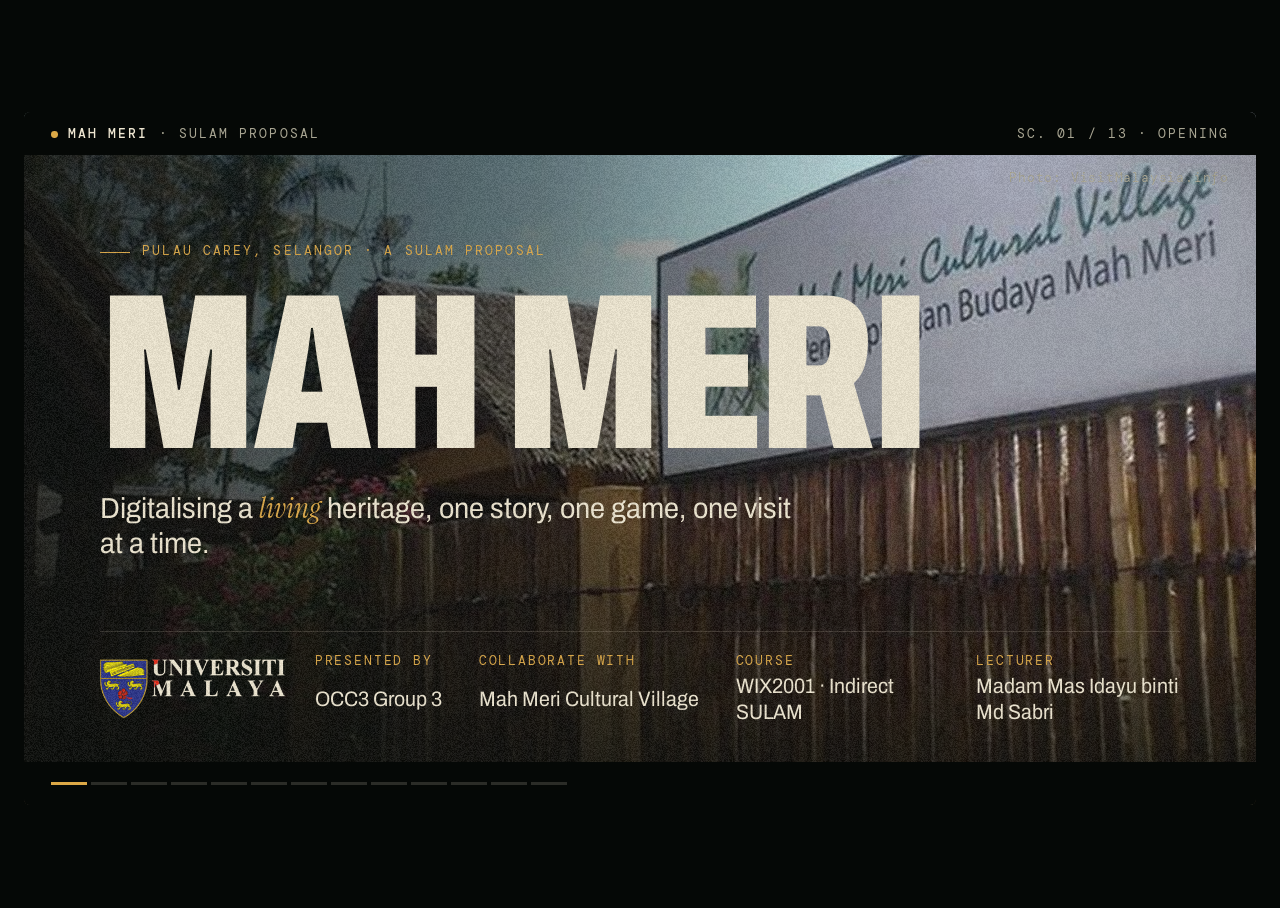
==== commit f82fb8ab: "feat(slide): use Mr. Rashid's quote as the aim title Replace "Know it. Value it. Visit it." with "Se" ====
--- a/slide/slide.html
+++ b/slide/slide.html
@@ -138,7 +138,12 @@
 .s-aim .bg img{object-position:50% 40%; filter:saturate(.7) brightness(.8)}
 .s-aim .shade{background:linear-gradient(90deg, var(--bg) 42%, var(--shade-mid) 60%, var(--shade-0) 90%), linear-gradient(0deg, var(--shade-mid), var(--shade-0) 40%)}
 .s-aim .content{grid-template-rows:auto 1fr auto auto; align-content:stretch; gap:1.2cqw}
-.s-aim .big{align-self:center; font-size:8.4cqw}
+.s-aim .quote{align-self:center; margin:0; display:grid; gap:1.4cqw}
+.s-aim .big{margin:0; font-size:5cqw}
+.s-aim .big b{font-weight:inherit; display:inline-block}
+.s-aim .q2{color:transparent; -webkit-text-stroke:.1cqw var(--bone); background:linear-gradient(var(--gold),var(--gold)) 0 100% / 100% 100% no-repeat; -webkit-background-clip:text; background-clip:text}
+.s-aim .q3::after{content:""; display:inline-block; width:7cqw; height:.35cqw; margin-left:1cqw; vertical-align:.35em; background:linear-gradient(90deg, var(--gold), transparent); border-radius:99em}
+.s-aim .quote figcaption{font-family:var(--mono); font-size:var(--t-s); letter-spacing:.14em; text-transform:uppercase; color:var(--gold)}
 .tg{display:grid; grid-template-columns:repeat(3, minmax(0,1fr)); gap:2.2cqw; max-width:60cqw; border-top:1px solid var(--line); padding-top:1.2cqw}
 .tg div{display:grid; gap:.35cqw; align-content:start}
 .tg dt{font-family:var(--mono); font-size:var(--t-s); letter-spacing:.14em; text-transform:uppercase; color:var(--gold)}
@@ -294,6 +299,12 @@
   @keyframes up{from{transform:translateY(112%)}}
   .is-active .fx{animation:fx 1s cubic-bezier(.16,1,.3,1) both; animation-delay:calc(var(--i, 0) * 110ms + 300ms)}
   @keyframes fx{from{opacity:0; transform:translateY(1.4cqw)}}
+  .s-aim.is-active .q1{animation:closer 1.6s cubic-bezier(.16,1,.3,1) both .45s}
+  @keyframes closer{from{letter-spacing:.22em; opacity:.35; filter:blur(.25cqw)}}
+  .s-aim.is-active .q2{animation:deeper 1.8s cubic-bezier(.65,0,.35,1) both 1.3s}
+  @keyframes deeper{from{background-size:100% 0%}}
+  .s-aim.is-active .q3::after{animation:further 1.4s cubic-bezier(.16,1,.3,1) both 1.9s}
+  @keyframes further{from{width:0; opacity:0}}
   .is-active .laptop img{animation:tilt 1.6s cubic-bezier(.16,1,.3,1) both .25s}
   @keyframes tilt{from{opacity:0; transform:rotateY(-34deg) rotateX(10deg) translateX(6%)}}
   .is-active .funnel .bar i{animation:grow 1.3s cubic-bezier(.16,1,.3,1) both; animation-delay:calc(var(--i, 0) * 140ms + 500ms)}
@@ -471,7 +482,10 @@
   <div class="shade"></div>
   <div class="content">
     <p class="kicker ln" style="--i:0"><span>03 · The aim</span></p>
-    <p class="big"><span class="ln" style="--i:1"><span>Know it.</span></span><span class="ln" style="--i:2"><span class="out">Value it.</span></span><span class="ln" style="--i:3"><span>Visit it.</span></span></p>
+    <figure class="quote">
+      <blockquote class="big"><span class="ln" style="--i:1"><span><b class="q1">See closer.</b></span></span><span class="ln" style="--i:2"><span><b class="q2">Look deeper.</b></span></span><span class="ln" style="--i:3"><span><b class="q3">Reach further.</b></span></span></blockquote>
+      <figcaption class="fx" style="--i:4">— Mr. Rashid Esa, Mah Meri Cultural Village</figcaption>
+    </figure>
     <p class="lead fx" style="--i:5">More young Malaysians who know, value and visit Mah Meri heritage.</p>
     <dl class="tg fx" style="--i:6">
       <div><dt>Primary users</dt><dd>Young adults aged 16 to 30, especially Klang Valley students</dd></div>
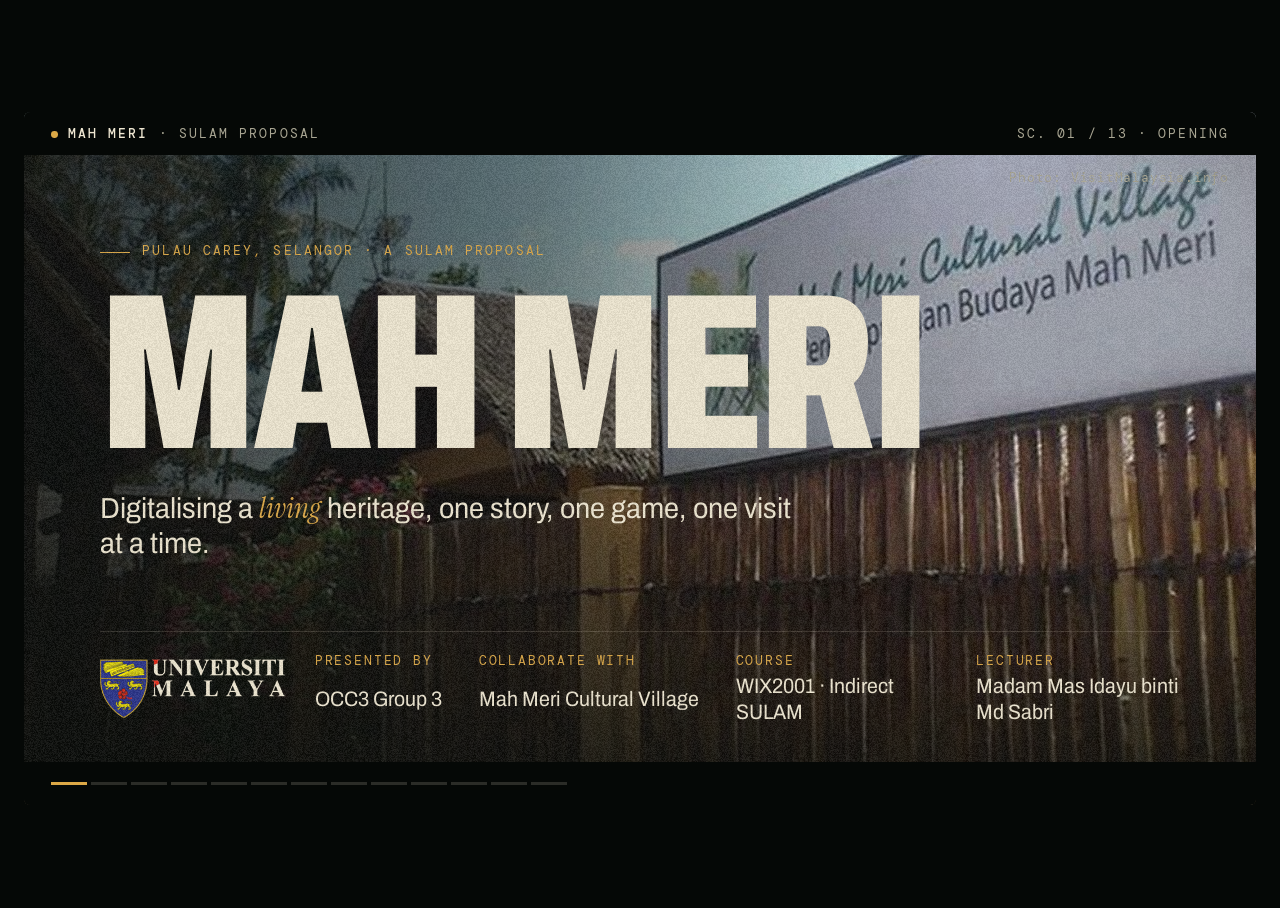
==== commit c33369ac: "fix(slide): print the deck as one 16:9 slide per page Printing or saving as PDF used portrait paper " ====
--- a/slide/slide.html
+++ b/slide/slide.html
@@ -335,7 +335,7 @@
 }
 
 /* ---------- stacked mode: small windows and phones ---------- */
-@media (max-width: 899px), (max-height: 519px){
+@media screen and (max-width: 899px), screen and (max-height: 519px){
   html,body{height:auto}
   body{display:block}
   .viewport{container-type:normal; display:block; padding-block:16px}
@@ -414,6 +414,17 @@
   .contact{padding:4px 16px}
   .contact div{padding:10px 0}
 }
+/* ---------- print / save as PDF: one 16:9 slide per page ---------- */
+@page{size:1280px 720px; margin:0}
+@media print{
+  html,body{height:auto; padding:0; margin:0; display:block; background:var(--bg); -webkit-print-color-adjust:exact; print-color-adjust:exact}
+  *,*::before,*::after{animation:none !important; transition:none !important}
+  .viewport{display:block; padding:0; container-type:normal}
+  .stage{width:1280px; height:auto; aspect-ratio:auto; overflow:visible; border-radius:0; container-type:inline-size; cursor:auto}
+  .slide{position:relative; inset:auto; width:1280px; height:720px; container-type:size; opacity:1; visibility:visible; break-after:page; page-break-after:always; break-inside:avoid}
+  .slide:last-of-type{break-after:auto; page-break-after:auto}
+  .lbar,.wipe,.grain{display:none !important}
+}
 </style>
 
 <div class="viewport">
@@ -781,6 +792,14 @@
       })(performance.now());
     });
   }
+  // printing / saving as PDF: stop count-ups and show final numbers
+  window.addEventListener('beforeprint', function () {
+    runs++;
+    Array.prototype.forEach.call(document.querySelectorAll('[data-count]'), function (el) {
+      var to = parseFloat(el.getAttribute('data-count')), dec = parseInt(el.getAttribute('data-dec') || '0', 10);
+      el.textContent = (el.getAttribute('data-pre') || '') + to.toLocaleString('en-US', { minimumFractionDigits: dec, maximumFractionDigits: dec }) + (el.getAttribute('data-suf') || '');
+    });
+  });
   function show(n, fromHash) {
     var from = i;
     i = Math.max(0, Math.min(slides.length - 1, n));
